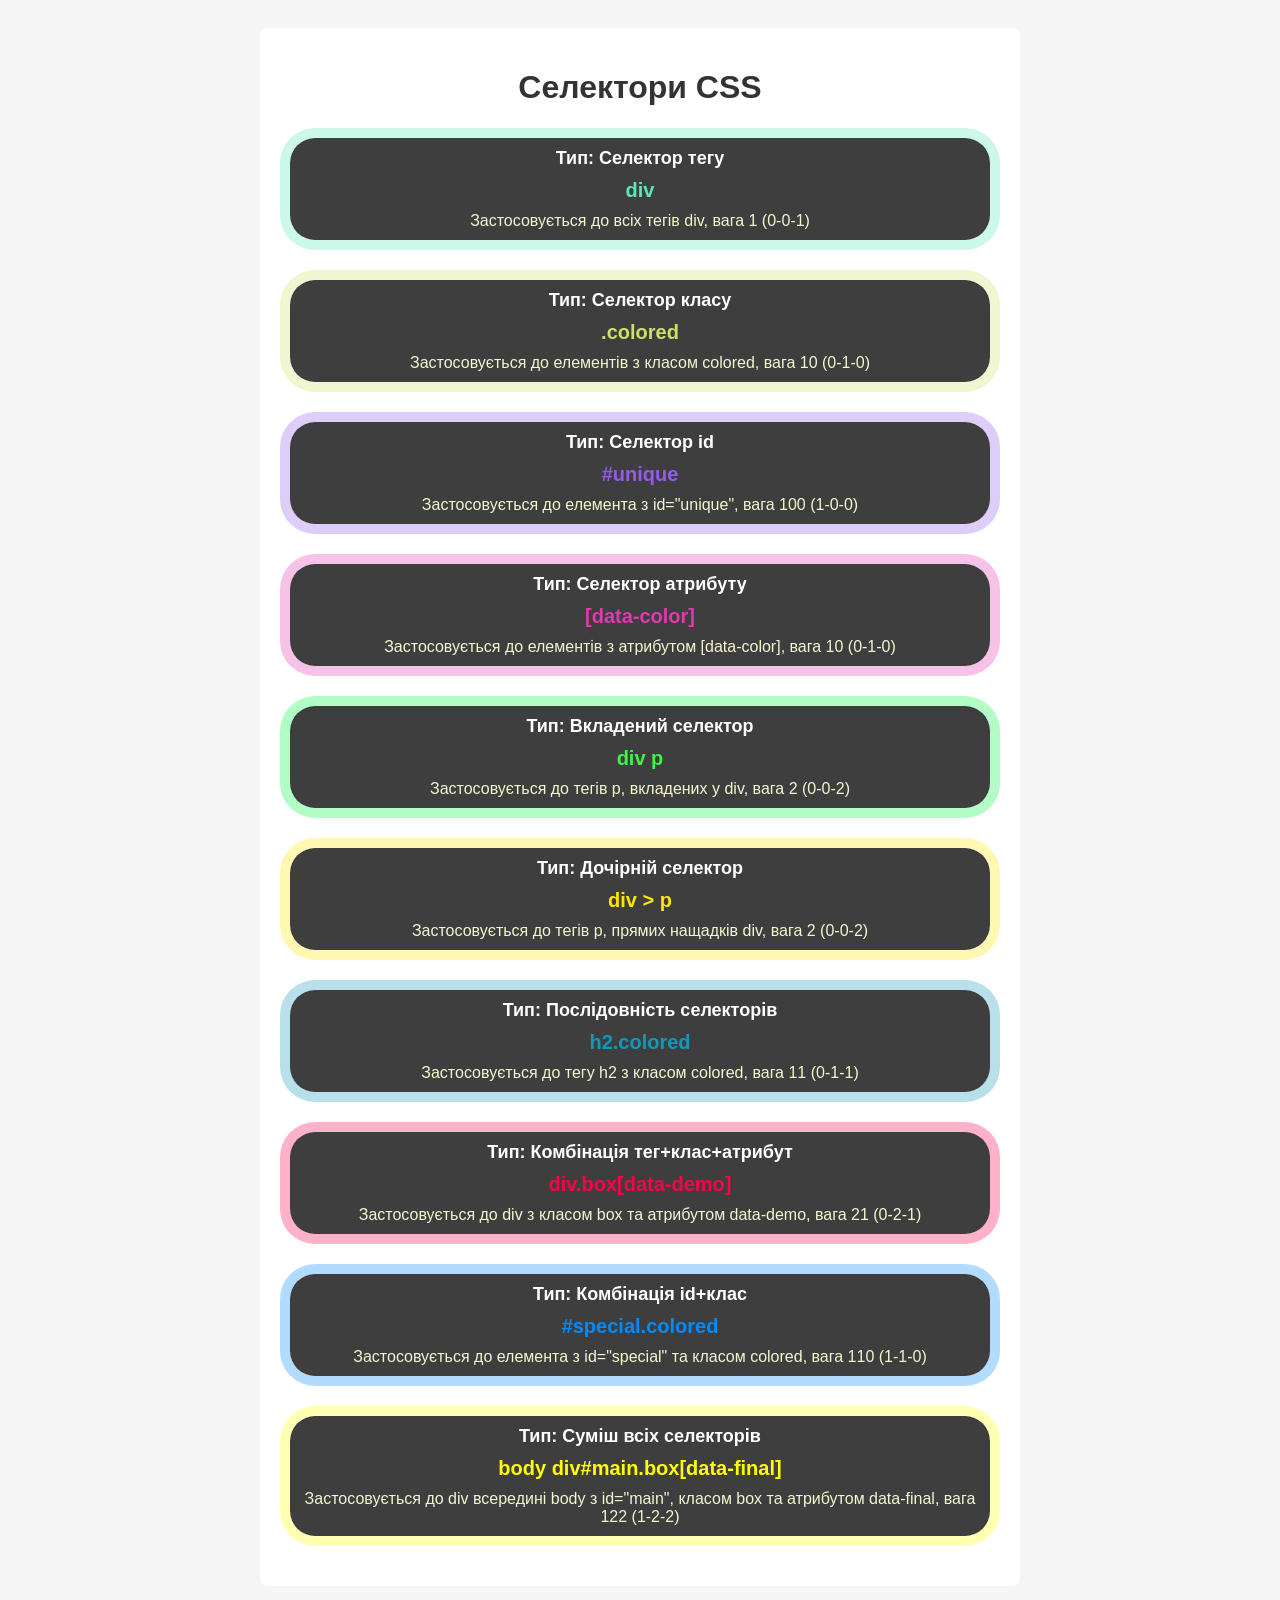
==== index.html @ ae3518de "Hw-5" ====
<!DOCTYPE html>
<html lang="en">

<head>
  <meta charset="UTF-8">
  <meta name="viewport" content="width=device-width, initial-scale=1.0">
  <link rel="stylesheet" href="css/style.css">
  <title>CSS Selectors</title>
</head>

<body>
  <div class="container">
    <h1>Селектори CSS</h1>
    <article class="article-1">
      <h2>Тип: Селектор тегу</h2>
      <div class="example-1">div</div>
      <div class="tex-example">Застосовується до всіх тегів div, вага 1 (0-0-1)</div>
    </article>

    <article class="article-2">
      <h2>Тип: Селектор класу</h2>
      <div class="example-2">.colored</div>
      <div class="tex-example">Застосовується до елементів з класом colored, вага 10 (0-1-0)</div>
    </article>

    <article class="article-3">
      <h2>Тип: Селектор id</h2>
      <div class="example-3">#unique</div>
      <div class="tex-example">Застосовується до елемента з id="unique", вага 100 (1-0-0)</div>
    </article>

    <article class="article-4">
      <h2>Тип: Селектор атрибуту</h2>
      <div class="example-4">[data-color]</div>
      <div class="tex-example">Застосовується до елементів з атрибутом [data-color], вага 10 (0-1-0)</div>
    </article>

    <article class="article-5">
      <h2> Тип: Вкладений селектор</h2>
      <div class="example-5"> div p</div>
      <div class="tex-example">
        Застосовується до тегів p, вкладених у div, вага 2 (0-0-2)
      </div>
    </article>

    <article class="article-6">
      <h2>Тип: Дочірній селектор </h2>
      <div class="example-6"> div > p</div>
      <div class="tex-example">
        Застосовується до тегів p, прямих нащадків div, вага 2 (0-0-2)
      </div>
    </article>

    <article class="article-7">
      <h2>Тип: Послідовність селекторів </h2>
      <div class="example-7"> h2.colored</div>
      <div class="tex-example">Застосовується до тегу h2 з класом colored, вага 11 (0-1-1)</div>
    </article>

    <article class="article-8">
      <h2>Тип: Комбінація тег+клас+атрибут </h2>
      <div class="example-8"> div.box[data-demo]</div>
      <div class="tex-example">Застосовується до div з класом box та атрибутом data-demo, вага 21 (0-2-1)</div>
    </article>

    <article class="article-9">
      <h2>Тип: Комбінація id+клас </h2>
      <div class="example-9"> #special.colored</div>
      <div class="tex-example">Застосовується до елемента з id="special" та класом colored, вага 110 (1-1-0)</div>
    </article>

    <article class="article-10">
      <h2>Тип: Суміш всіх селекторів </h2>
      <div class="example-10"> body div#main.box[data-final]</div>
      <div class="tex-example">Застосовується до div всередині body з id="main", класом box та атрибутом data-final,
        вага 122 (1-2-2)</div>
    </article>
  </div>
</body>

</html>
---- css/style.css ----
body {
  background-color: #f5f5f5;
  font-family: Arial, sans-serif;
  padding: 20px;
}

h1 {
  color: #333;
  text-align: center;
}

h2 {
  font-size: 18px;
  margin: 0;
}

.container {
  text-align: center;
  max-width: 720px;
  margin: 0 auto;
  background: white;
  padding: 20px;
  border-radius: 8px;
}

article {
  background-color: #3e3e3e;
  background-clip: padding-box;
  padding: 10px;
  border-radius: 35px;
  margin-bottom: 20px;
  color: #fff;
}

div {
  margin-top: 10px;
}

.example-1,
.example-2,
.example-3,
.example-4,
.example-5,
.example-6,
.example-7,
.example-8,
.example-9,
.example-10 {
  font-weight: bold;
  font-size: 20px;
}

.example-1 {
  color: rgb(89, 232, 185);
}

.example-2 {
  color: #cde165;
}

.example-3 {
  color: #965aeb;
}

.example-4 {
  color: #e437b0;
}

.example-5 {
  color: #3ef444;
}

.example-6 {
  color: #ffe600;
}

.example-7 {
  color: #1298bd;
}

.example-8 {
  color: #ff0048;
}

.example-9 {
  color: #008cff;
}

.example-10 {
  color: #ffff00;
}

.tex-example {
  color: #f5f5d1;
}

.article-1 {
  border: 10px solid rgba(87, 232, 184, 0.3);
}

.article-2 {
  border: 10px solid rgba(205, 225, 101, 0.3);
}

.article-3 {
  border: 10px solid rgba(150, 90, 235, 0.3);
}

.article-4 {
  border: 10px solid rgba(228, 55, 176, 0.3);
}

.article-5 {
  border: 10px solid rgba(3, 244, 68, 0.3);
}

.article-6 {
  border: 10px solid rgba(255, 230, 0, 0.3);
}

.article-7 {
  border: 10px solid rgba(18, 152, 189, 0.3);
}

.article-8 {
  border: 10px solid rgba(255, 0, 72, 0.3);
}

.article-9 {
  border: 10px solid rgba(0, 140, 255, 0.3);
}

.article-10 {
  border: 10px solid rgba(255, 255, 0, 0.3);
}
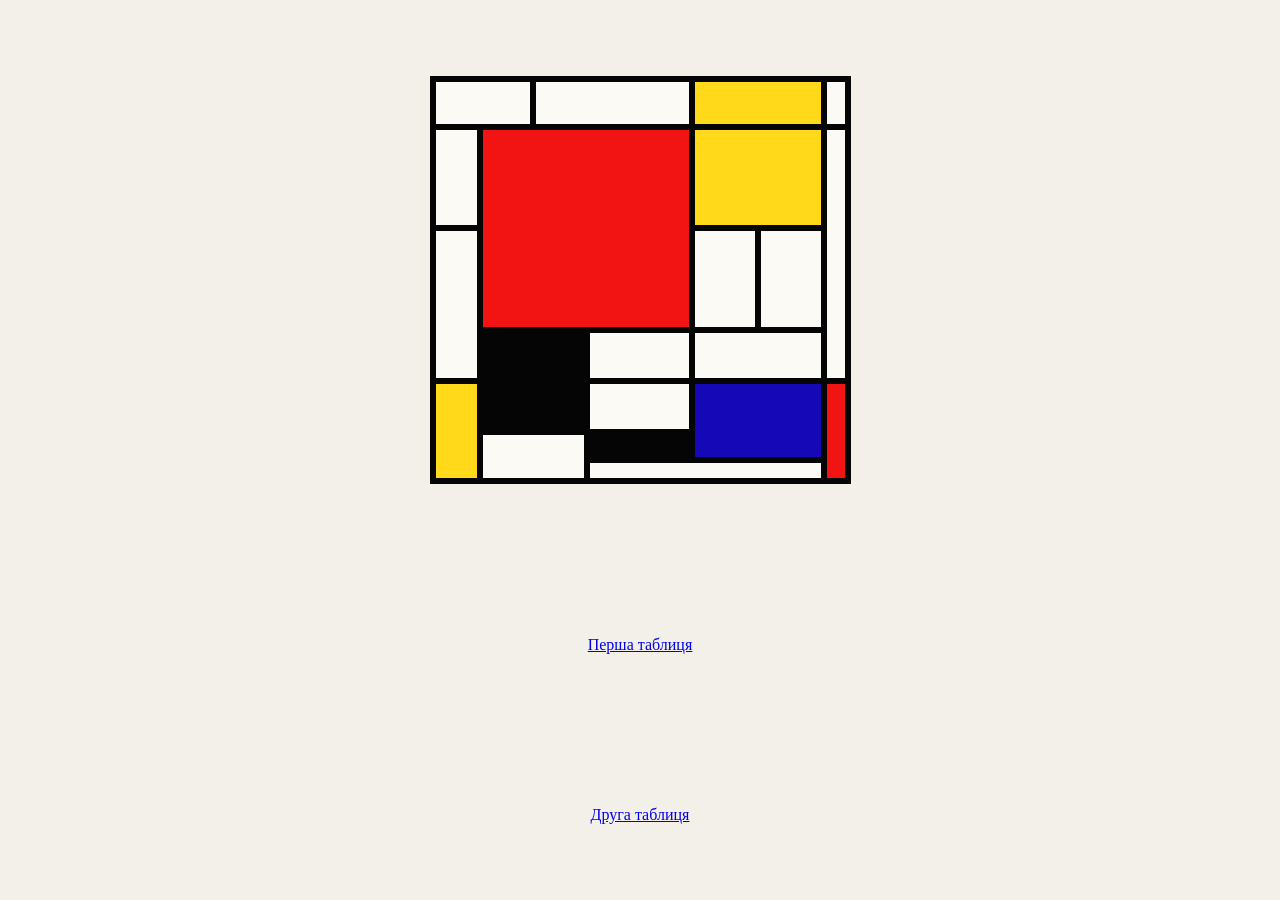
==== commit 7ad47fcf: "hw-6" ====
--- a/index.html
+++ b/index.html
@@ -1,81 +1,64 @@
-<!DOCTYPE html>
-<html lang="en">
+<!doctype html>
+<html lang="ru">
 
 <head>
   <meta charset="UTF-8">
   <meta name="viewport" content="width=device-width, initial-scale=1.0">
-  <link rel="stylesheet" href="css/style.css">
-  <title>CSS Selectors</title>
+  <title>Таблица Мондриана</title>
+  <link rel="stylesheet" href="css/styles.css">
 </head>
 
 <body>
-  <div class="container">
-    <h1>Селектори CSS</h1>
-    <article class="article-1">
-      <h2>Тип: Селектор тегу</h2>
-      <div class="example-1">div</div>
-      <div class="tex-example">Застосовується до всіх тегів div, вага 1 (0-0-1)</div>
-    </article>
-
-    <article class="article-2">
-      <h2>Тип: Селектор класу</h2>
-      <div class="example-2">.colored</div>
-      <div class="tex-example">Застосовується до елементів з класом colored, вага 10 (0-1-0)</div>
-    </article>
-
-    <article class="article-3">
-      <h2>Тип: Селектор id</h2>
-      <div class="example-3">#unique</div>
-      <div class="tex-example">Застосовується до елемента з id="unique", вага 100 (1-0-0)</div>
-    </article>
-
-    <article class="article-4">
-      <h2>Тип: Селектор атрибуту</h2>
-      <div class="example-4">[data-color]</div>
-      <div class="tex-example">Застосовується до елементів з атрибутом [data-color], вага 10 (0-1-0)</div>
-    </article>
-
-    <article class="article-5">
-      <h2> Тип: Вкладений селектор</h2>
-      <div class="example-5"> div p</div>
-      <div class="tex-example">
-        Застосовується до тегів p, вкладених у div, вага 2 (0-0-2)
-      </div>
-    </article>
-
-    <article class="article-6">
-      <h2>Тип: Дочірній селектор </h2>
-      <div class="example-6"> div > p</div>
-      <div class="tex-example">
-        Застосовується до тегів p, прямих нащадків div, вага 2 (0-0-2)
-      </div>
-    </article>
-
-    <article class="article-7">
-      <h2>Тип: Послідовність селекторів </h2>
-      <div class="example-7"> h2.colored</div>
-      <div class="tex-example">Застосовується до тегу h2 з класом colored, вага 11 (0-1-1)</div>
-    </article>
-
-    <article class="article-8">
-      <h2>Тип: Комбінація тег+клас+атрибут </h2>
-      <div class="example-8"> div.box[data-demo]</div>
-      <div class="tex-example">Застосовується до div з класом box та атрибутом data-demo, вага 21 (0-2-1)</div>
-    </article>
-
-    <article class="article-9">
-      <h2>Тип: Комбінація id+клас </h2>
-      <div class="example-9"> #special.colored</div>
-      <div class="tex-example">Застосовується до елемента з id="special" та класом colored, вага 110 (1-1-0)</div>
-    </article>
-
-    <article class="article-10">
-      <h2>Тип: Суміш всіх селекторів </h2>
-      <div class="example-10"> body div#main.box[data-final]</div>
-      <div class="tex-example">Застосовується до div всередині body з id="main", класом box та атрибутом data-final,
-        вага 122 (1-2-2)</div>
-    </article>
-  </div>
+  <table class="mondrian" aria-label="Таблица Мондриана">
+    <colgroup>
+      <col class="c1">
+      <col class="c2">
+      <col class="c3">
+      <col class="c4">
+      <col class="c5">
+      <col class="c6">
+      <col class="c7">
+    </colgroup>
+    <tbody>
+      <tr class="r1">
+        <td class="white" colspan="2"></td>
+        <td class="white" colspan="2"></td>
+        <td class="yellow" colspan="2"></td>
+        <td class="white"></td>
+      </tr>
+      <tr class="r2">
+        <td class="white"></td>
+        <td class="red" colspan="3" rowspan="2"></td>
+        <td class="yellow" colspan="2"></td>
+        <td class="white" rowspan="3"></td>
+      </tr>
+      <tr class="r3">
+        <td class="white" rowspan="2"></td>
+        <td class="white"></td>
+        <td class="white"></td>
+      </tr>
+      <tr class="r4">
+        <td class="black" colspan="2" rowspan="2"></td>
+        <td class="white"></td>
+        <td class="white" colspan="2"></td>
+      </tr>
+      <tr class="r5">
+        <td class="yellow" rowspan="3"></td>
+        <td class="white"></td>
+        <td class="blue" colspan="2" rowspan="2"></td>
+        <td class="red" rowspan="3"></td>
+      </tr>
+      <tr class="r6">
+        <td class="white" colspan="2" rowspan="2"></td>
+        <td class="black"></td>
+      </tr>
+      <tr class="r7">
+        <td class="white" colspan="3"></td>
+      </tr>
+    </tbody>
+  </table>
+  <a href="table-1.html">Перша таблиця</a>
+  <a href="table-2.html">Друга таблиця</a>
 </body>
 
 </html>
--- a/css/styles.css
+++ b/css/styles.css
@@ -0,0 +1,108 @@
+* {
+  box-sizing: border-box;
+}
+
+html,
+body {
+  margin: 0;
+  min-height: 100%;
+}
+
+body {
+  min-height: 100vh;
+  display: grid;
+  place-items: center;
+  background: #f2f0e8;
+}
+
+.mondrian {
+  width: min(90vmin, 421px);
+  aspect-ratio: 421 / 414;
+  border-collapse: collapse;
+  table-layout: fixed;
+  background: #050505;
+}
+
+.mondrian td {
+  padding: 0;
+  border: 6px solid #050505;
+  font-size: 0;
+  line-height: 0;
+  empty-cells: show;
+}
+
+.c1 {
+  width: 11.40%;
+}
+
+.c2 {
+  width: 12.83%;
+}
+
+.c3 {
+  width: 13.06%;
+}
+
+.c4 {
+  width: 25.18%;
+}
+
+.c5 {
+  width: 15.91%;
+}
+
+.c6 {
+  width: 15.91%;
+}
+
+.c7 {
+  width: 5.70%;
+}
+
+.r1 {
+  height: 11.84%;
+}
+
+.r2 {
+  height: 25.12%;
+}
+
+.r3 {
+  height: 25.36%;
+}
+
+.r4 {
+  height: 12.80%;
+}
+
+.r5 {
+  height: 12.56%;
+}
+
+.r6 {
+  height: 7.00%;
+}
+
+.r7 {
+  height: 5.31%;
+}
+
+.white {
+  background: #fbfaf4;
+}
+
+.red {
+  background: #f21412;
+}
+
+.yellow {
+  background: #ffd91a;
+}
+
+.blue {
+  background: #1408b7;
+}
+
+.black {
+  background: #050505;
+}
